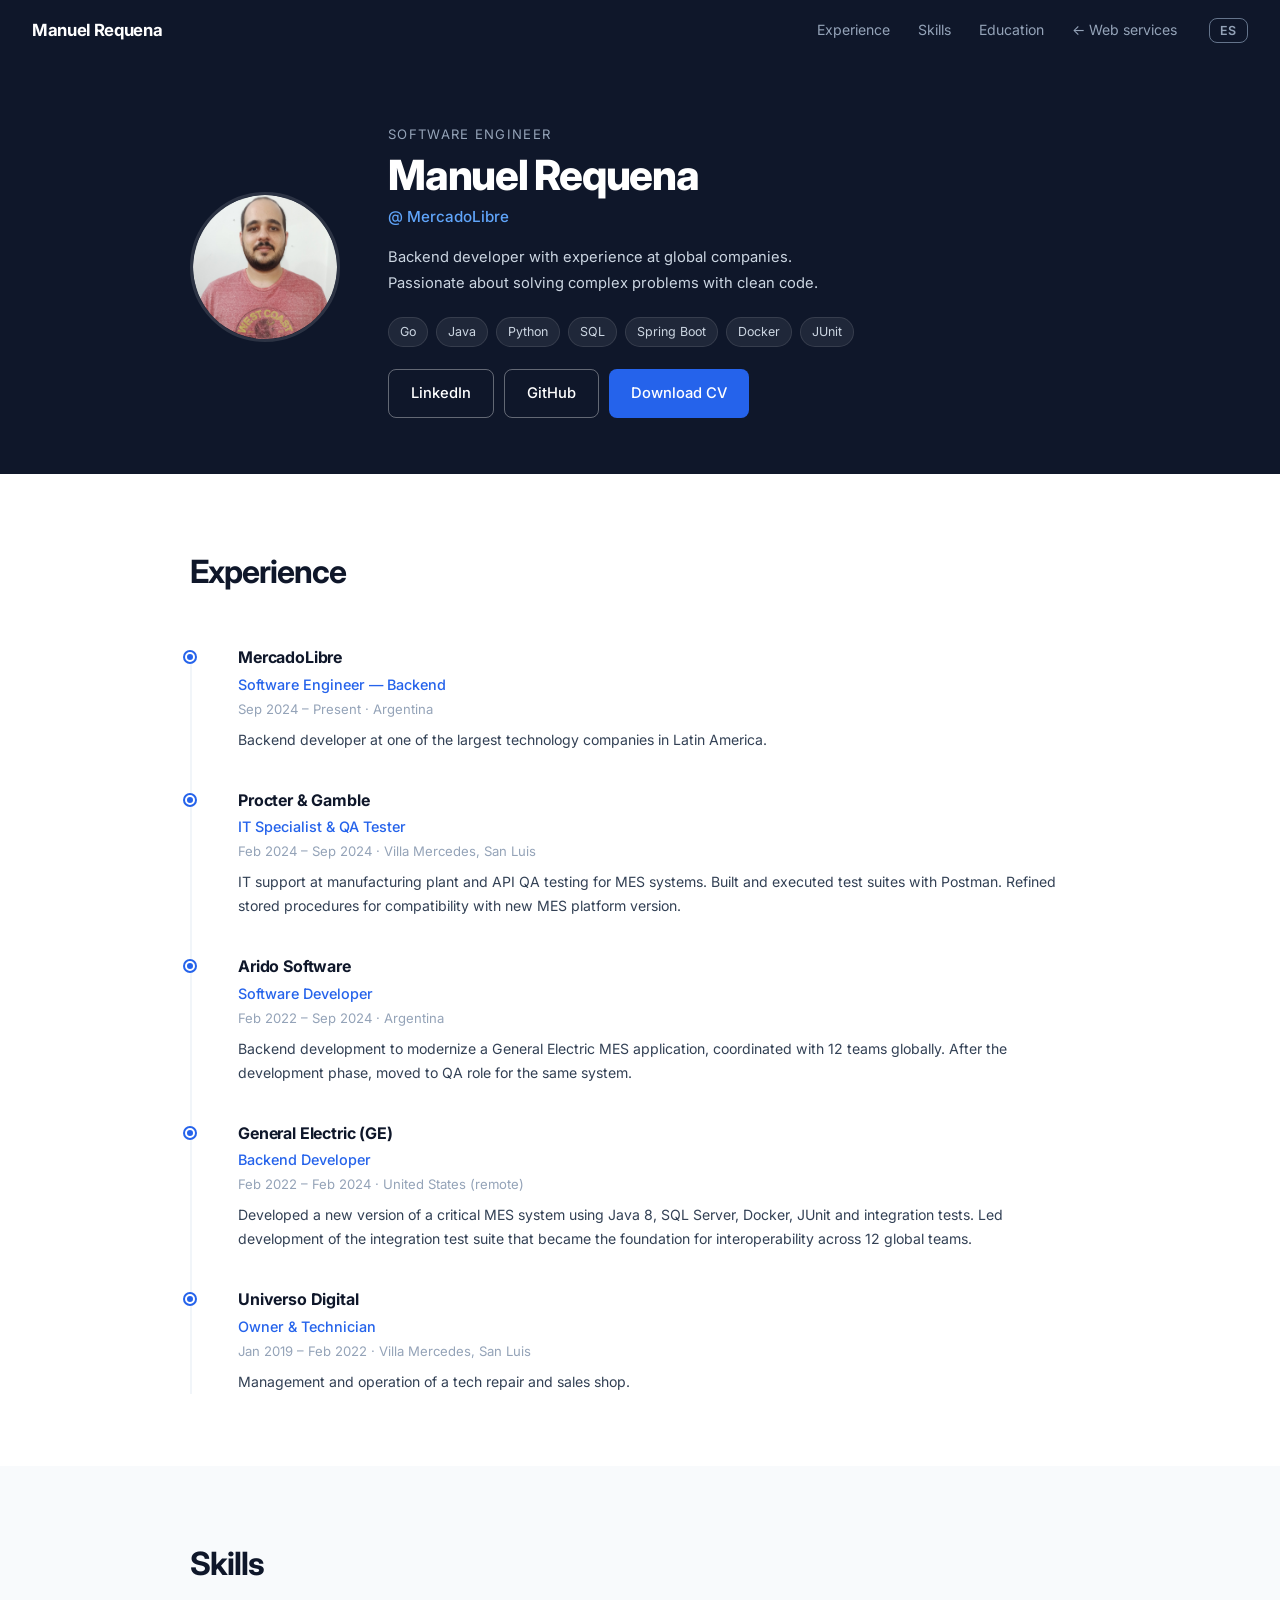
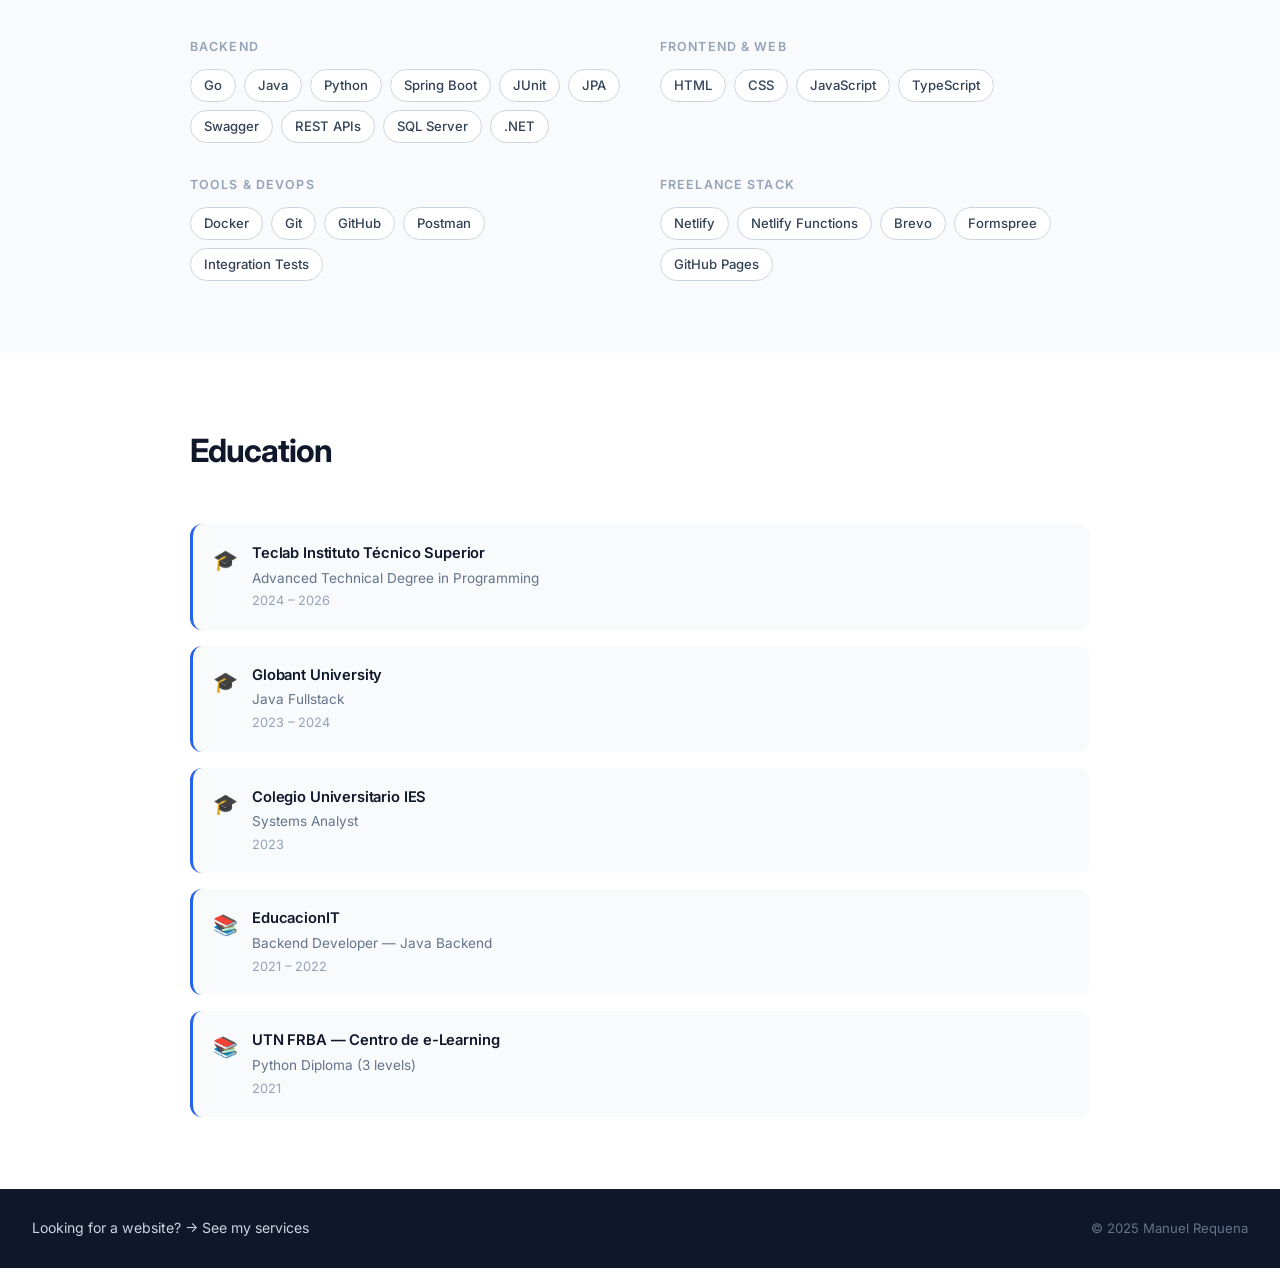
==== cv.html @ e399e3f2 "Rediseño completo: landing de servicios + página CV técnica - index.html: nueva landing para cliente" ====
<!DOCTYPE html>
<html lang="es">
<head>
  <meta charset="UTF-8">
  <meta name="viewport" content="width=device-width, initial-scale=1.0">
  <title>Manuel Requena — Software Engineer</title>
  <meta name="description" content="Software Engineer at MercadoLibre. Backend developer with experience at GE and P&G. Go, Java, Python, SQL.">
  <link rel="icon" href="favicon.ico">
  <link rel="preconnect" href="https://fonts.googleapis.com">
  <link rel="preconnect" href="https://fonts.gstatic.com" crossorigin>
  <link href="https://fonts.googleapis.com/css2?family=Inter:wght@400;500;600;700;800&display=swap" rel="stylesheet">
  <link rel="stylesheet" href="css/styles.css">
</head>

<body>

  <!-- NAV -->
  <nav class="nav">
    <a href="cv.html" class="nav-logo">Manuel Requena</a>
    <div class="nav-right">
      <ul class="nav-links" id="nav-links">
        <li><a href="#experiencia" data-i18n="nav_exp">Experiencia</a></li>
        <li><a href="#skills" data-i18n="nav_skills">Skills</a></li>
        <li><a href="#educacion" data-i18n="nav_education">Educación</a></li>
        <li><a href="index.html" data-i18n="nav_landing">← Servicios web</a></li>
      </ul>
      <button class="lang-toggle" id="lang-toggle">EN</button>
      <button class="nav-hamburger" id="nav-hamburger" aria-label="Menú">
        <span></span><span></span><span></span>
      </button>
    </div>
  </nav>

  <!-- HERO -->
  <div class="cv-hero">
    <div class="cv-hero-inner">
      <div class="cv-hero-photo">
        <img src="images/FotoCV.png" alt="Manuel Requena">
      </div>
      <div class="cv-hero-text">
        <p class="cv-hero-label" data-i18n="hero_label">Software Engineer</p>
        <h1 class="cv-hero-name">Manuel Requena</h1>
        <p class="cv-hero-company" data-i18n="hero_company">@ MercadoLibre</p>
        <p class="cv-hero-tagline" data-i18n="hero_tagline">
          Backend developer con experiencia en empresas globales. Apasionado por resolver problemas complejos con código limpio.
        </p>
        <div class="cv-hero-stack">
          <span class="stack-badge">Go</span>
          <span class="stack-badge">Java</span>
          <span class="stack-badge">Python</span>
          <span class="stack-badge">SQL</span>
          <span class="stack-badge">Spring Boot</span>
          <span class="stack-badge">Docker</span>
          <span class="stack-badge">JUnit</span>
        </div>
        <div class="cv-hero-links">
          <a href="https://www.linkedin.com/in/guillermomanuelrequena/" target="_blank" class="btn btn-outline" data-i18n="hero_linkedin">LinkedIn</a>
          <a href="https://github.com/GManuelRequena" target="_blank" class="btn btn-outline" data-i18n="hero_github">GitHub</a>
          <a href="resources/CV Guillermo Manuel Requena 2023.pdf" target="_blank" class="btn btn-primary" data-i18n="hero_download">Descargar CV</a>
        </div>
      </div>
    </div>
  </div>

  <!-- EXPERIENCE -->
  <section class="cv-section" id="experiencia">
    <div class="cv-section-inner">
      <h2 class="section-title" data-i18n="exp_title">Experiencia</h2>
      <div class="timeline">

        <div class="timeline-item">
          <div class="timeline-company">MercadoLibre</div>
          <div class="timeline-role" data-i18n="exp_ml_role">Software Engineer — Backend</div>
          <div class="timeline-date" data-i18n="exp_ml_date">Sep 2024 – Presente · Argentina</div>
          <p class="timeline-desc" data-i18n="exp_ml_desc">
            Backend developer en una de las empresas de tecnología más grandes de Latinoamérica.
          </p>
        </div>

        <div class="timeline-item">
          <div class="timeline-company">Procter &amp; Gamble</div>
          <div class="timeline-role" data-i18n="exp_pg_role">Especialista IT &amp; QA Tester</div>
          <div class="timeline-date" data-i18n="exp_pg_date">Feb 2024 – Sep 2024 · Villa Mercedes, San Luis</div>
          <p class="timeline-desc" data-i18n="exp_pg_desc">
            Soporte IT en planta y QA testing de APIs para sistemas MES. Desarrollo y ejecución de test suites con Postman. Refinamiento de stored procedures para compatibilidad con nueva versión de plataforma MES.
          </p>
        </div>

        <div class="timeline-item">
          <div class="timeline-company">Arido Software</div>
          <div class="timeline-role" data-i18n="exp_arido_role">Software Developer</div>
          <div class="timeline-date" data-i18n="exp_arido_date">Feb 2022 – Sep 2024 · Argentina</div>
          <p class="timeline-desc" data-i18n="exp_arido_desc">
            Desarrollo backend para modernizar aplicación MES de General Electric, en coordinación con 12 equipos a nivel global. Luego de la fase de desarrollo, pasé a rol QA para el mismo sistema.
          </p>
        </div>

        <div class="timeline-item">
          <div class="timeline-company">General Electric (GE)</div>
          <div class="timeline-role" data-i18n="exp_ge_role">Backend Developer</div>
          <div class="timeline-date" data-i18n="exp_ge_date">Feb 2022 – Feb 2024 · Estados Unidos (remoto)</div>
          <p class="timeline-desc" data-i18n="exp_ge_desc">
            Desarrollo de nueva versión de sistema MES crítico con Java 8, SQL Server, Docker, JUnit e integration tests. Lideré el desarrollo de la suite de tests de integración que se volvió base para la interoperabilidad entre 12 equipos globales.
          </p>
        </div>

        <div class="timeline-item">
          <div class="timeline-company">Universo Digital</div>
          <div class="timeline-role" data-i18n="exp_ud_role">Propietario &amp; Técnico</div>
          <div class="timeline-date" data-i18n="exp_ud_date">Ene 2019 – Feb 2022 · Villa Mercedes, San Luis</div>
          <p class="timeline-desc" data-i18n="exp_ud_desc">
            Gestión y operación de local de reparación y venta de equipos tecnológicos.
          </p>
        </div>

      </div>
    </div>
  </section>

  <!-- SKILLS -->
  <section class="cv-section cv-section-alt" id="skills">
    <div class="cv-section-inner">
      <h2 class="section-title" data-i18n="skills_title">Skills</h2>
      <div class="skills-groups">

        <div>
          <div class="skills-group-title" data-i18n="skills_backend">Backend</div>
          <div class="skills-tags">
            <span class="skill-tag">Go</span>
            <span class="skill-tag">Java</span>
            <span class="skill-tag">Python</span>
            <span class="skill-tag">Spring Boot</span>
            <span class="skill-tag">JUnit</span>
            <span class="skill-tag">JPA</span>
            <span class="skill-tag">Swagger</span>
            <span class="skill-tag">REST APIs</span>
            <span class="skill-tag">SQL Server</span>
            <span class="skill-tag">.NET</span>
          </div>
        </div>

        <div>
          <div class="skills-group-title" data-i18n="skills_frontend">Frontend &amp; Web</div>
          <div class="skills-tags">
            <span class="skill-tag">HTML</span>
            <span class="skill-tag">CSS</span>
            <span class="skill-tag">JavaScript</span>
            <span class="skill-tag">TypeScript</span>
          </div>
        </div>

        <div>
          <div class="skills-group-title" data-i18n="skills_tools">Tools &amp; DevOps</div>
          <div class="skills-tags">
            <span class="skill-tag">Docker</span>
            <span class="skill-tag">Git</span>
            <span class="skill-tag">GitHub</span>
            <span class="skill-tag">Postman</span>
            <span class="skill-tag">Integration Tests</span>
          </div>
        </div>

        <div>
          <div class="skills-group-title" data-i18n="skills_freelance">Freelance Stack</div>
          <div class="skills-tags">
            <span class="skill-tag">Netlify</span>
            <span class="skill-tag">Netlify Functions</span>
            <span class="skill-tag">Brevo</span>
            <span class="skill-tag">Formspree</span>
            <span class="skill-tag">GitHub Pages</span>
          </div>
        </div>

      </div>
    </div>
  </section>

  <!-- EDUCATION -->
  <section class="cv-section" id="educacion">
    <div class="cv-section-inner">
      <h2 class="section-title" data-i18n="edu_title">Educación</h2>
      <div class="edu-list">

        <div class="edu-item">
          <div class="edu-icon">🎓</div>
          <div>
            <div class="edu-school">Teclab Instituto Técnico Superior</div>
            <div class="edu-degree" data-i18n="edu_teclab_degree">Técnico Superior en Programación</div>
            <div class="edu-date">2024 – 2026</div>
          </div>
        </div>

        <div class="edu-item">
          <div class="edu-icon">🎓</div>
          <div>
            <div class="edu-school">Globant University</div>
            <div class="edu-degree" data-i18n="edu_globant_degree">Java Fullstack</div>
            <div class="edu-date">2023 – 2024</div>
          </div>
        </div>

        <div class="edu-item">
          <div class="edu-icon">🎓</div>
          <div>
            <div class="edu-school">Colegio Universitario IES</div>
            <div class="edu-degree" data-i18n="edu_ies_degree">Analista de Sistemas</div>
            <div class="edu-date">2023</div>
          </div>
        </div>

        <div class="edu-item">
          <div class="edu-icon">📚</div>
          <div>
            <div class="edu-school">EducacionIT</div>
            <div class="edu-degree" data-i18n="edu_eit_degree">Backend Developer — Java Backend</div>
            <div class="edu-date">2021 – 2022</div>
          </div>
        </div>

        <div class="edu-item">
          <div class="edu-icon">📚</div>
          <div>
            <div class="edu-school">UTN FRBA — Centro de e-Learning</div>
            <div class="edu-degree" data-i18n="edu_utn_degree">Diplomatura en Python (3 niveles)</div>
            <div class="edu-date">2021</div>
          </div>
        </div>

      </div>
    </div>
  </section>

  <!-- FOOTER -->
  <footer class="footer">
    <a href="index.html" class="footer-link" data-i18n="footer_services">¿Buscás un sitio web? → Ver mis servicios</a>
    <span class="footer-copy" data-i18n="footer_copy">© 2025 Manuel Requena</span>
  </footer>

  <script>
    window.LANG = {
      es: {
        nav_exp:            "Experiencia",
        nav_skills:         "Skills",
        nav_education:      "Educación",
        nav_landing:        "← Servicios web",
        hero_label:         "Software Engineer",
        hero_company:       "@ MercadoLibre",
        hero_tagline:       "Backend developer con experiencia en empresas globales. Apasionado por resolver problemas complejos con código limpio.",
        hero_linkedin:      "LinkedIn",
        hero_github:        "GitHub",
        hero_download:      "Descargar CV",
        exp_title:          "Experiencia",
        exp_ml_role:        "Software Engineer — Backend",
        exp_ml_date:        "Sep 2024 – Presente · Argentina",
        exp_ml_desc:        "Backend developer en una de las empresas de tecnología más grandes de Latinoamérica.",
        exp_pg_role:        "Especialista IT &amp; QA Tester",
        exp_pg_date:        "Feb 2024 – Sep 2024 · Villa Mercedes, San Luis",
        exp_pg_desc:        "Soporte IT en planta y QA testing de APIs para sistemas MES. Desarrollo y ejecución de test suites con Postman. Refinamiento de stored procedures para compatibilidad con nueva versión de plataforma MES.",
        exp_arido_role:     "Software Developer",
        exp_arido_date:     "Feb 2022 – Sep 2024 · Argentina",
        exp_arido_desc:     "Desarrollo backend para modernizar aplicación MES de General Electric, en coordinación con 12 equipos a nivel global. Luego de la fase de desarrollo, pasé a rol QA para el mismo sistema.",
        exp_ge_role:        "Backend Developer",
        exp_ge_date:        "Feb 2022 – Feb 2024 · Estados Unidos (remoto)",
        exp_ge_desc:        "Desarrollo de nueva versión de sistema MES crítico con Java 8, SQL Server, Docker, JUnit e integration tests. Lideré el desarrollo de la suite de tests de integración que se volvió base para la interoperabilidad entre 12 equipos globales.",
        exp_ud_role:        "Propietario &amp; Técnico",
        exp_ud_date:        "Ene 2019 – Feb 2022 · Villa Mercedes, San Luis",
        exp_ud_desc:        "Gestión y operación de local de reparación y venta de equipos tecnológicos.",
        skills_title:       "Skills",
        skills_backend:     "Backend",
        skills_frontend:    "Frontend &amp; Web",
        skills_tools:       "Tools &amp; DevOps",
        skills_freelance:   "Freelance Stack",
        edu_title:          "Educación",
        edu_teclab_degree:  "Técnico Superior en Programación",
        edu_globant_degree: "Java Fullstack",
        edu_ies_degree:     "Analista de Sistemas",
        edu_eit_degree:     "Backend Developer — Java Backend",
        edu_utn_degree:     "Diplomatura en Python (3 niveles)",
        footer_services:    "¿Buscás un sitio web? → Ver mis servicios",
        footer_copy:        "© 2025 Manuel Requena",
      },
      en: {
        nav_exp:            "Experience",
        nav_skills:         "Skills",
        nav_education:      "Education",
        nav_landing:        "← Web services",
        hero_label:         "Software Engineer",
        hero_company:       "@ MercadoLibre",
        hero_tagline:       "Backend developer with experience at global companies. Passionate about solving complex problems with clean code.",
        hero_linkedin:      "LinkedIn",
        hero_github:        "GitHub",
        hero_download:      "Download CV",
        exp_title:          "Experience",
        exp_ml_role:        "Software Engineer — Backend",
        exp_ml_date:        "Sep 2024 – Present · Argentina",
        exp_ml_desc:        "Backend developer at one of the largest technology companies in Latin America.",
        exp_pg_role:        "IT Specialist &amp; QA Tester",
        exp_pg_date:        "Feb 2024 – Sep 2024 · Villa Mercedes, San Luis",
        exp_pg_desc:        "IT support at manufacturing plant and API QA testing for MES systems. Built and executed test suites with Postman. Refined stored procedures for compatibility with new MES platform version.",
        exp_arido_role:     "Software Developer",
        exp_arido_date:     "Feb 2022 – Sep 2024 · Argentina",
        exp_arido_desc:     "Backend development to modernize a General Electric MES application, coordinated with 12 teams globally. After the development phase, moved to QA role for the same system.",
        exp_ge_role:        "Backend Developer",
        exp_ge_date:        "Feb 2022 – Feb 2024 · United States (remote)",
        exp_ge_desc:        "Developed a new version of a critical MES system using Java 8, SQL Server, Docker, JUnit and integration tests. Led development of the integration test suite that became the foundation for interoperability across 12 global teams.",
        exp_ud_role:        "Owner &amp; Technician",
        exp_ud_date:        "Jan 2019 – Feb 2022 · Villa Mercedes, San Luis",
        exp_ud_desc:        "Management and operation of a tech repair and sales shop.",
        skills_title:       "Skills",
        skills_backend:     "Backend",
        skills_frontend:    "Frontend &amp; Web",
        skills_tools:       "Tools &amp; DevOps",
        skills_freelance:   "Freelance Stack",
        edu_title:          "Education",
        edu_teclab_degree:  "Advanced Technical Degree in Programming",
        edu_globant_degree: "Java Fullstack",
        edu_ies_degree:     "Systems Analyst",
        edu_eit_degree:     "Backend Developer — Java Backend",
        edu_utn_degree:     "Python Diploma (3 levels)",
        footer_services:    "Looking for a website? → See my services",
        footer_copy:        "© 2025 Manuel Requena",
      }
    };
  </script>
  <script src="js/i18n.js"></script>

</body>
</html>
---- css/styles.css ----
/* ============================================
   Manuel Requena — Personal Site
   styles.css
   ============================================ */

*, *::before, *::after {
  box-sizing: border-box;
  margin: 0;
  padding: 0;
}

:root {
  --dark:         #0f172a;
  --dark-2:       #1e293b;
  --primary:      #2563eb;
  --primary-h:    #1d4ed8;
  --primary-light:#eff6ff;
  --gray-50:      #f8fafc;
  --gray-100:     #f1f5f9;
  --gray-300:     #cbd5e1;
  --gray-400:     #94a3b8;
  --gray-500:     #64748b;
  --gray-700:     #334155;
  --white:        #ffffff;
  --radius-sm:    8px;
  --radius:       12px;
  --shadow:       0 1px 3px 0 rgb(0 0 0 / .1), 0 1px 2px -1px rgb(0 0 0 / .1);
  --shadow-md:    0 4px 6px -1px rgb(0 0 0 / .1), 0 2px 4px -2px rgb(0 0 0 / .1);
  --shadow-lg:    0 10px 15px -3px rgb(0 0 0 / .1), 0 4px 6px -4px rgb(0 0 0 / .1);
}

body {
  font-family: 'Inter', sans-serif;
  color: var(--dark-2);
  background: var(--white);
  line-height: 1.6;
  overflow-x: hidden;
}

/* ==================== NAV ==================== */
.nav {
  position: sticky;
  top: 0;
  z-index: 100;
  background: var(--dark);
  display: flex;
  align-items: center;
  justify-content: space-between;
  padding: 0 2rem;
  height: 60px;
}

.nav-logo {
  color: var(--white);
  font-weight: 700;
  font-size: 1.05rem;
  text-decoration: none;
  letter-spacing: -0.02em;
  flex-shrink: 0;
}

.nav-right {
  display: flex;
  align-items: center;
  gap: 2rem;
}

.nav-links {
  display: flex;
  align-items: center;
  gap: 1.75rem;
  list-style: none;
}

.nav-links a {
  color: var(--gray-400);
  text-decoration: none;
  font-size: 0.88rem;
  transition: color .2s;
}

.nav-links a:hover { color: var(--white); }

.lang-toggle {
  background: transparent;
  border: 1px solid var(--gray-500);
  color: var(--gray-400);
  padding: 4px 10px;
  border-radius: var(--radius-sm);
  cursor: pointer;
  font-size: 0.78rem;
  font-family: inherit;
  font-weight: 600;
  letter-spacing: 0.05em;
  transition: border-color .2s, color .2s;
}

.lang-toggle:hover {
  border-color: var(--white);
  color: var(--white);
}

.nav-hamburger {
  display: none;
  background: none;
  border: none;
  cursor: pointer;
  flex-direction: column;
  gap: 5px;
  padding: 4px;
}

.nav-hamburger span {
  display: block;
  width: 22px;
  height: 2px;
  background: var(--white);
  border-radius: 2px;
}

/* ==================== BUTTONS ==================== */
.btn {
  display: inline-flex;
  align-items: center;
  gap: 8px;
  padding: 12px 22px;
  border-radius: var(--radius-sm);
  font-size: 0.92rem;
  font-family: inherit;
  font-weight: 500;
  text-decoration: none;
  cursor: pointer;
  border: none;
  transition: background .2s, transform .15s, box-shadow .15s;
}

.btn-primary {
  background: var(--primary);
  color: var(--white);
}

.btn-primary:hover {
  background: var(--primary-h);
  transform: translateY(-1px);
  box-shadow: var(--shadow-md);
}

.btn-outline {
  background: transparent;
  color: var(--white);
  border: 1px solid rgba(255,255,255,0.35);
}

.btn-outline:hover { background: rgba(255,255,255,0.08); }

.btn-ghost {
  background: transparent;
  color: var(--primary);
  border: 1px solid var(--primary);
}

.btn-ghost:hover {
  background: var(--primary);
  color: var(--white);
}

.btn-white {
  background: var(--white);
  color: var(--primary);
}

.btn-white:hover {
  transform: translateY(-1px);
  box-shadow: var(--shadow-md);
}

.btn-white-outline {
  background: transparent;
  color: var(--white);
  border: 1px solid rgba(255,255,255,0.5);
}

.btn-white-outline:hover { background: rgba(255,255,255,0.1); }

/* ==================== SECTION ==================== */
.section {
  padding: 80px 2rem;
}

.section-inner {
  max-width: 1100px;
  margin: 0 auto;
}

.section-title {
  font-size: clamp(1.6rem, 3vw, 2rem);
  font-weight: 700;
  color: var(--dark);
  margin-bottom: 48px;
  letter-spacing: -0.03em;
}

.section-title.centered { text-align: center; }

/* ==================== HERO (INDEX) ==================== */
.hero {
  background: var(--dark);
  color: var(--white);
  min-height: calc(100vh - 60px);
  display: flex;
  align-items: center;
  padding: 60px 2rem;
}

.hero-inner {
  max-width: 1100px;
  margin: 0 auto;
  display: flex;
  align-items: center;
  gap: 60px;
  width: 100%;
}

.hero-text { flex: 1; }

.hero-greeting {
  font-size: 1rem;
  color: var(--gray-400);
  margin-bottom: 8px;
}

.hero-name {
  font-size: clamp(2.4rem, 5vw, 3.8rem);
  font-weight: 800;
  letter-spacing: -0.04em;
  line-height: 1.08;
  margin-bottom: 20px;
}

.hero-tagline {
  font-size: 1.15rem;
  color: var(--gray-300);
  max-width: 500px;
  margin-bottom: 36px;
  line-height: 1.75;
}

.hero-ctas {
  display: flex;
  gap: 12px;
  flex-wrap: wrap;
}

.hero-photo img {
  width: 260px;
  height: 260px;
  border-radius: 50%;
  object-fit: cover;
  object-position: center top;
  border: 4px solid rgba(255,255,255,0.08);
  flex-shrink: 0;
}

/* ==================== SERVICES ==================== */
.services { background: var(--gray-50); }

.services-grid {
  display: grid;
  grid-template-columns: repeat(3, 1fr);
  gap: 24px;
}

.service-card {
  background: var(--white);
  border-radius: var(--radius);
  padding: 28px 24px;
  box-shadow: var(--shadow);
  transition: box-shadow .2s, transform .2s;
  border: 1px solid var(--gray-100);
}

.service-card:hover {
  box-shadow: var(--shadow-lg);
  transform: translateY(-3px);
}

.service-icon {
  font-size: 1.8rem;
  margin-bottom: 16px;
}

.service-title {
  font-size: 1.05rem;
  font-weight: 600;
  margin-bottom: 10px;
  color: var(--dark);
  letter-spacing: -0.01em;
}

.service-desc {
  color: var(--gray-500);
  font-size: 0.9rem;
  line-height: 1.7;
}

/* ==================== PORTFOLIO ==================== */
.portfolio-grid {
  display: grid;
  grid-template-columns: repeat(2, 1fr);
  gap: 28px;
}

.portfolio-card {
  border-radius: var(--radius);
  overflow: hidden;
  box-shadow: var(--shadow-md);
  border: 1px solid var(--gray-100);
  transition: box-shadow .2s, transform .2s;
}

.portfolio-card:hover {
  box-shadow: var(--shadow-lg);
  transform: translateY(-3px);
}

.portfolio-card-header {
  height: 110px;
  display: flex;
  align-items: center;
  justify-content: center;
  font-size: 1.5rem;
  font-weight: 700;
  color: var(--white);
  letter-spacing: -0.01em;
}

.portfolio-card-header.blue {
  background: linear-gradient(135deg, #1a56db, #60a5fa);
}

.portfolio-card-header.teal {
  background: linear-gradient(135deg, #0d9488, #34d399);
}

.portfolio-card-body {
  padding: 22px 24px;
  background: var(--white);
}

.portfolio-card-title {
  font-size: 1.05rem;
  font-weight: 600;
  color: var(--dark);
  margin-bottom: 8px;
  letter-spacing: -0.01em;
}

.portfolio-card-desc {
  color: var(--gray-500);
  font-size: 0.88rem;
  line-height: 1.7;
  margin-bottom: 14px;
}

.portfolio-tags {
  font-size: 0.78rem;
  font-weight: 500;
  color: var(--primary);
  background: var(--primary-light);
  display: inline-block;
  padding: 4px 10px;
  border-radius: 20px;
  margin-bottom: 16px;
}

/* ==================== PROCESS ==================== */
.process {
  background: var(--dark);
  color: var(--white);
}

.process .section-title { color: var(--white); }

.process-steps {
  display: grid;
  grid-template-columns: repeat(4, 1fr);
  gap: 20px;
}

.process-step {
  text-align: center;
  padding: 20px 12px;
}

.process-number {
  width: 44px;
  height: 44px;
  background: var(--primary);
  border-radius: 50%;
  display: flex;
  align-items: center;
  justify-content: center;
  font-weight: 700;
  font-size: 1rem;
  margin: 0 auto 14px;
}

.process-step-title {
  font-size: 0.95rem;
  font-weight: 600;
  margin-bottom: 8px;
}

.process-step-desc {
  font-size: 0.85rem;
  color: var(--gray-400);
  line-height: 1.65;
}

/* ==================== CONTACT ==================== */
.contact {
  background: var(--primary);
  color: var(--white);
  text-align: center;
}

.contact .section-title { color: var(--white); }

.contact-subtitle {
  color: rgba(255,255,255,0.82);
  font-size: 1.05rem;
  margin-top: -32px;
  margin-bottom: 36px;
  line-height: 1.7;
}

.contact-buttons {
  display: flex;
  gap: 14px;
  justify-content: center;
  flex-wrap: wrap;
}

/* ==================== FOOTER ==================== */
.footer {
  background: var(--dark);
  color: var(--gray-500);
  padding: 28px 2rem;
  display: flex;
  align-items: center;
  justify-content: space-between;
}

.footer-link {
  color: var(--gray-300);
  text-decoration: none;
  font-size: 0.88rem;
  transition: color .2s;
}

.footer-link:hover { color: var(--white); }

.footer-copy { font-size: 0.82rem; }

/* ==================== CV HERO ==================== */
.cv-hero {
  background: var(--dark);
  color: var(--white);
  padding: 64px 2rem 56px;
}

.cv-hero-inner {
  max-width: 900px;
  margin: 0 auto;
  display: flex;
  align-items: center;
  gap: 48px;
}

.cv-hero-photo img {
  width: 150px;
  height: 150px;
  border-radius: 50%;
  object-fit: cover;
  object-position: center top;
  border: 3px solid rgba(255,255,255,0.12);
  flex-shrink: 0;
}

.cv-hero-text { flex: 1; }

.cv-hero-label {
  font-size: 0.82rem;
  text-transform: uppercase;
  letter-spacing: 0.1em;
  color: var(--gray-400);
  margin-bottom: 8px;
}

.cv-hero-name {
  font-size: clamp(1.8rem, 3.5vw, 2.6rem);
  font-weight: 800;
  letter-spacing: -0.03em;
  line-height: 1.1;
  margin-bottom: 6px;
}

.cv-hero-company {
  font-size: 0.95rem;
  color: #60a5fa;
  margin-bottom: 16px;
  font-weight: 500;
}

.cv-hero-tagline {
  color: var(--gray-300);
  font-size: 0.92rem;
  line-height: 1.75;
  margin-bottom: 20px;
  max-width: 460px;
}

.cv-hero-stack {
  display: flex;
  flex-wrap: wrap;
  gap: 8px;
  margin-bottom: 22px;
}

.stack-badge {
  background: rgba(255,255,255,0.07);
  color: var(--gray-300);
  padding: 4px 11px;
  border-radius: 20px;
  font-size: 0.78rem;
  border: 1px solid rgba(255,255,255,0.1);
}

.cv-hero-links {
  display: flex;
  gap: 10px;
  flex-wrap: wrap;
}

/* ==================== CV SECTIONS ==================== */
.cv-section {
  padding: 72px 2rem;
}

.cv-section-inner {
  max-width: 900px;
  margin: 0 auto;
}

.cv-section-alt { background: var(--gray-50); }

/* ==================== TIMELINE ==================== */
.timeline {
  position: relative;
  padding-left: 20px;
}

.timeline::before {
  content: '';
  position: absolute;
  left: 0;
  top: 8px;
  bottom: 0;
  width: 2px;
  background: var(--gray-100);
}

.timeline-item {
  position: relative;
  padding-bottom: 36px;
  padding-left: 28px;
}

.timeline-item:last-child { padding-bottom: 0; }

.timeline-item::before {
  content: '';
  position: absolute;
  left: -25px;
  top: 7px;
  width: 10px;
  height: 10px;
  border-radius: 50%;
  background: var(--primary);
  border: 2px solid var(--white);
  box-shadow: 0 0 0 2px var(--primary);
}

.timeline-company {
  font-weight: 700;
  font-size: 1rem;
  color: var(--dark);
  letter-spacing: -0.01em;
}

.timeline-role {
  font-size: 0.9rem;
  color: var(--primary);
  font-weight: 500;
  margin-top: 2px;
}

.timeline-date {
  font-size: 0.82rem;
  color: var(--gray-400);
  margin-top: 3px;
  margin-bottom: 8px;
}

.timeline-desc {
  font-size: 0.88rem;
  color: var(--gray-700);
  line-height: 1.7;
}

/* ==================== SKILLS ==================== */
.skills-groups {
  display: grid;
  grid-template-columns: repeat(2, 1fr);
  gap: 32px 40px;
}

.skills-group-title {
  font-size: 0.78rem;
  font-weight: 600;
  text-transform: uppercase;
  letter-spacing: 0.09em;
  color: var(--gray-400);
  margin-bottom: 12px;
}

.skills-tags {
  display: flex;
  flex-wrap: wrap;
  gap: 8px;
}

.skill-tag {
  background: var(--white);
  border: 1px solid var(--gray-300);
  color: var(--gray-700);
  padding: 5px 13px;
  border-radius: 20px;
  font-size: 0.82rem;
  font-weight: 500;
}

/* ==================== EDUCATION ==================== */
.edu-list {
  display: flex;
  flex-direction: column;
  gap: 16px;
}

.edu-item {
  display: flex;
  align-items: flex-start;
  gap: 14px;
  padding: 18px 20px;
  background: var(--gray-50);
  border-radius: var(--radius);
  border-left: 3px solid var(--primary);
}

.edu-icon {
  font-size: 1.25rem;
  flex-shrink: 0;
  margin-top: 2px;
}

.edu-school {
  font-weight: 600;
  color: var(--dark);
  font-size: 0.92rem;
  letter-spacing: -0.01em;
}

.edu-degree {
  color: var(--gray-500);
  font-size: 0.85rem;
  margin-top: 2px;
}

.edu-date {
  color: var(--gray-400);
  font-size: 0.8rem;
  margin-top: 2px;
}

/* ==================== RESPONSIVE ==================== */
@media (max-width: 900px) {
  .hero-inner {
    flex-direction: column-reverse;
    text-align: center;
    gap: 32px;
  }

  .hero-tagline { margin: 0 auto 36px; }
  .hero-ctas { justify-content: center; }

  .hero-photo img {
    width: 180px;
    height: 180px;
  }

  .services-grid { grid-template-columns: 1fr; }
  .portfolio-grid { grid-template-columns: 1fr; }

  .process-steps { grid-template-columns: repeat(2, 1fr); }

  .footer {
    flex-direction: column;
    gap: 12px;
    text-align: center;
  }

  .cv-hero-inner {
    flex-direction: column;
    text-align: center;
  }

  .cv-hero-stack,
  .cv-hero-links { justify-content: center; }

  .cv-hero-tagline {
    margin-left: auto;
    margin-right: auto;
  }

  .skills-groups { grid-template-columns: 1fr; }

  .nav-links {
    display: none;
    position: absolute;
    top: 60px;
    left: 0;
    right: 0;
    background: var(--dark);
    flex-direction: column;
    align-items: flex-start;
    padding: 16px 2rem 20px;
    gap: 16px;
    border-top: 1px solid rgba(255,255,255,0.06);
  }

  .nav-links.open { display: flex; }
  .nav-hamburger { display: flex; }
}

@media (max-width: 600px) {
  .section { padding: 60px 1.25rem; }
  .cv-section { padding: 56px 1.25rem; }
  .section-title { font-size: 1.5rem; }
  .process-steps { grid-template-columns: 1fr; }

  .hero { padding: 48px 1.25rem; }
  .cv-hero { padding: 48px 1.25rem; }
}
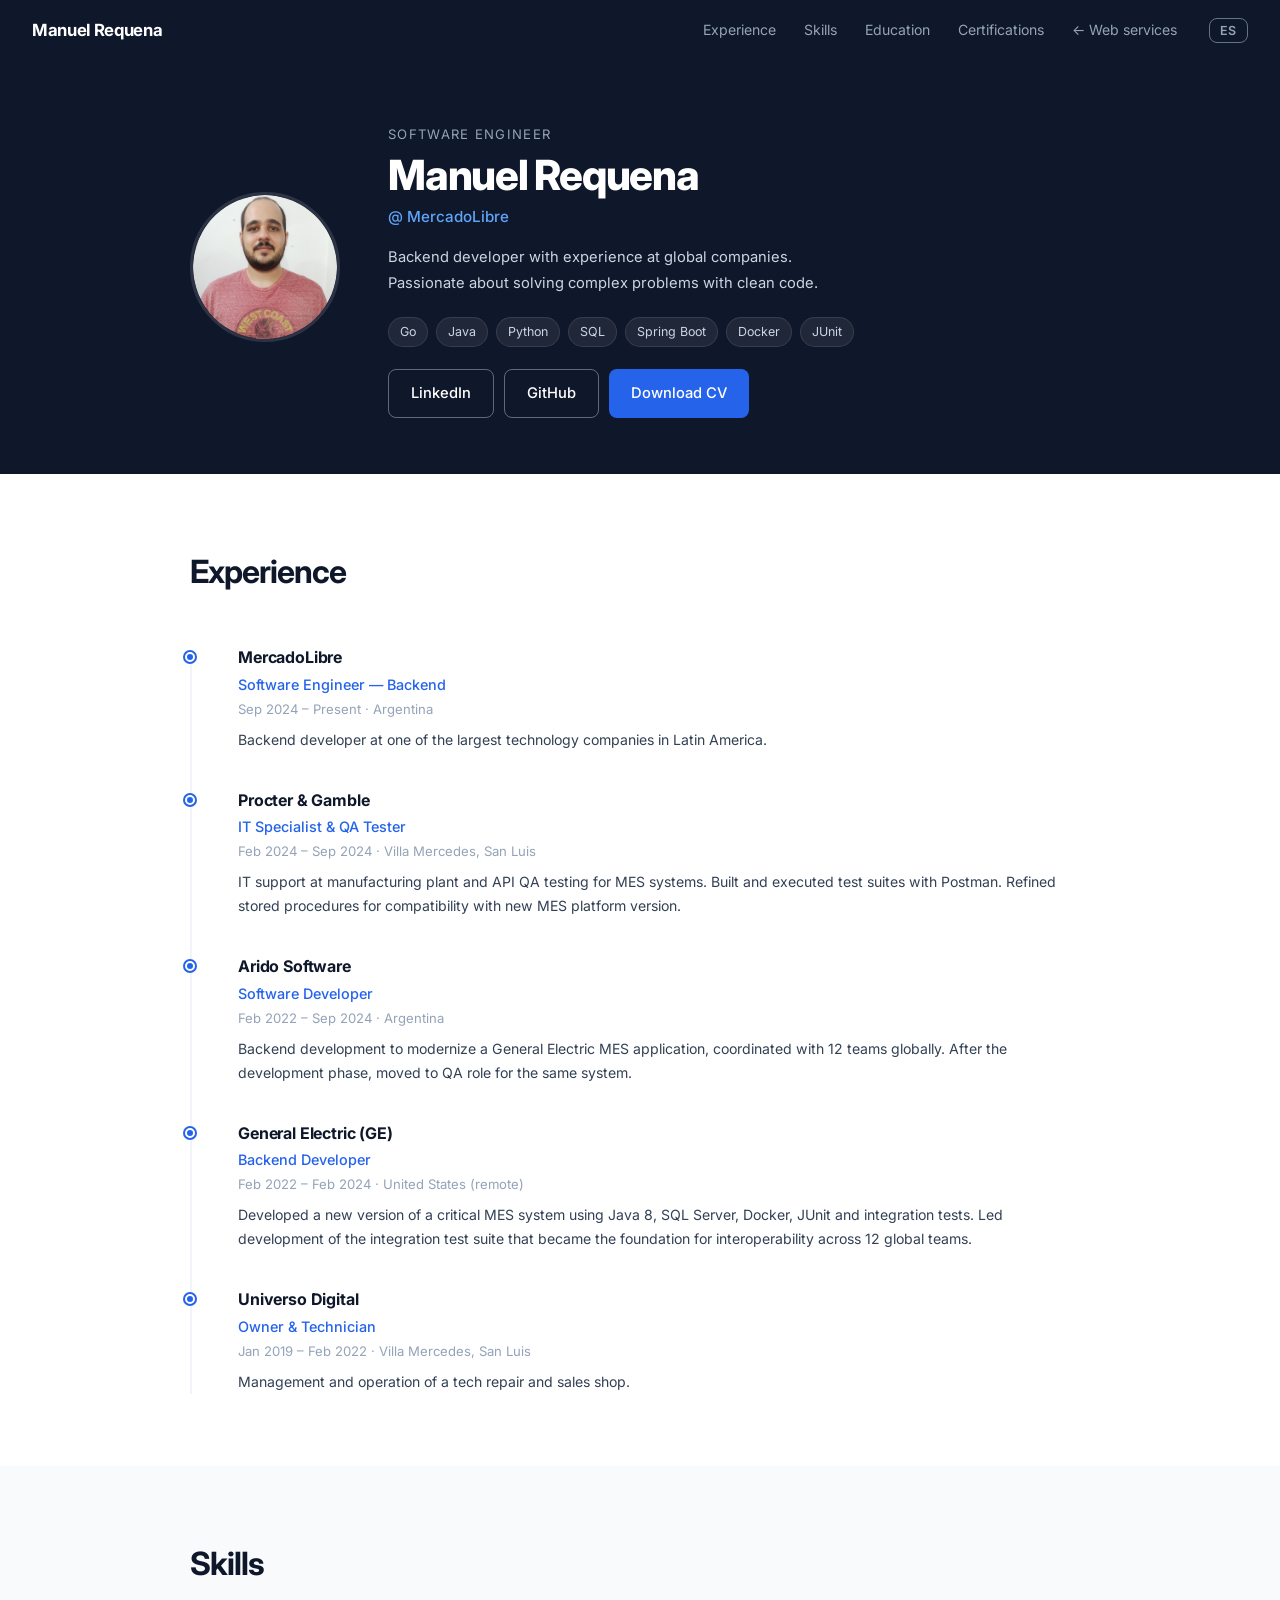
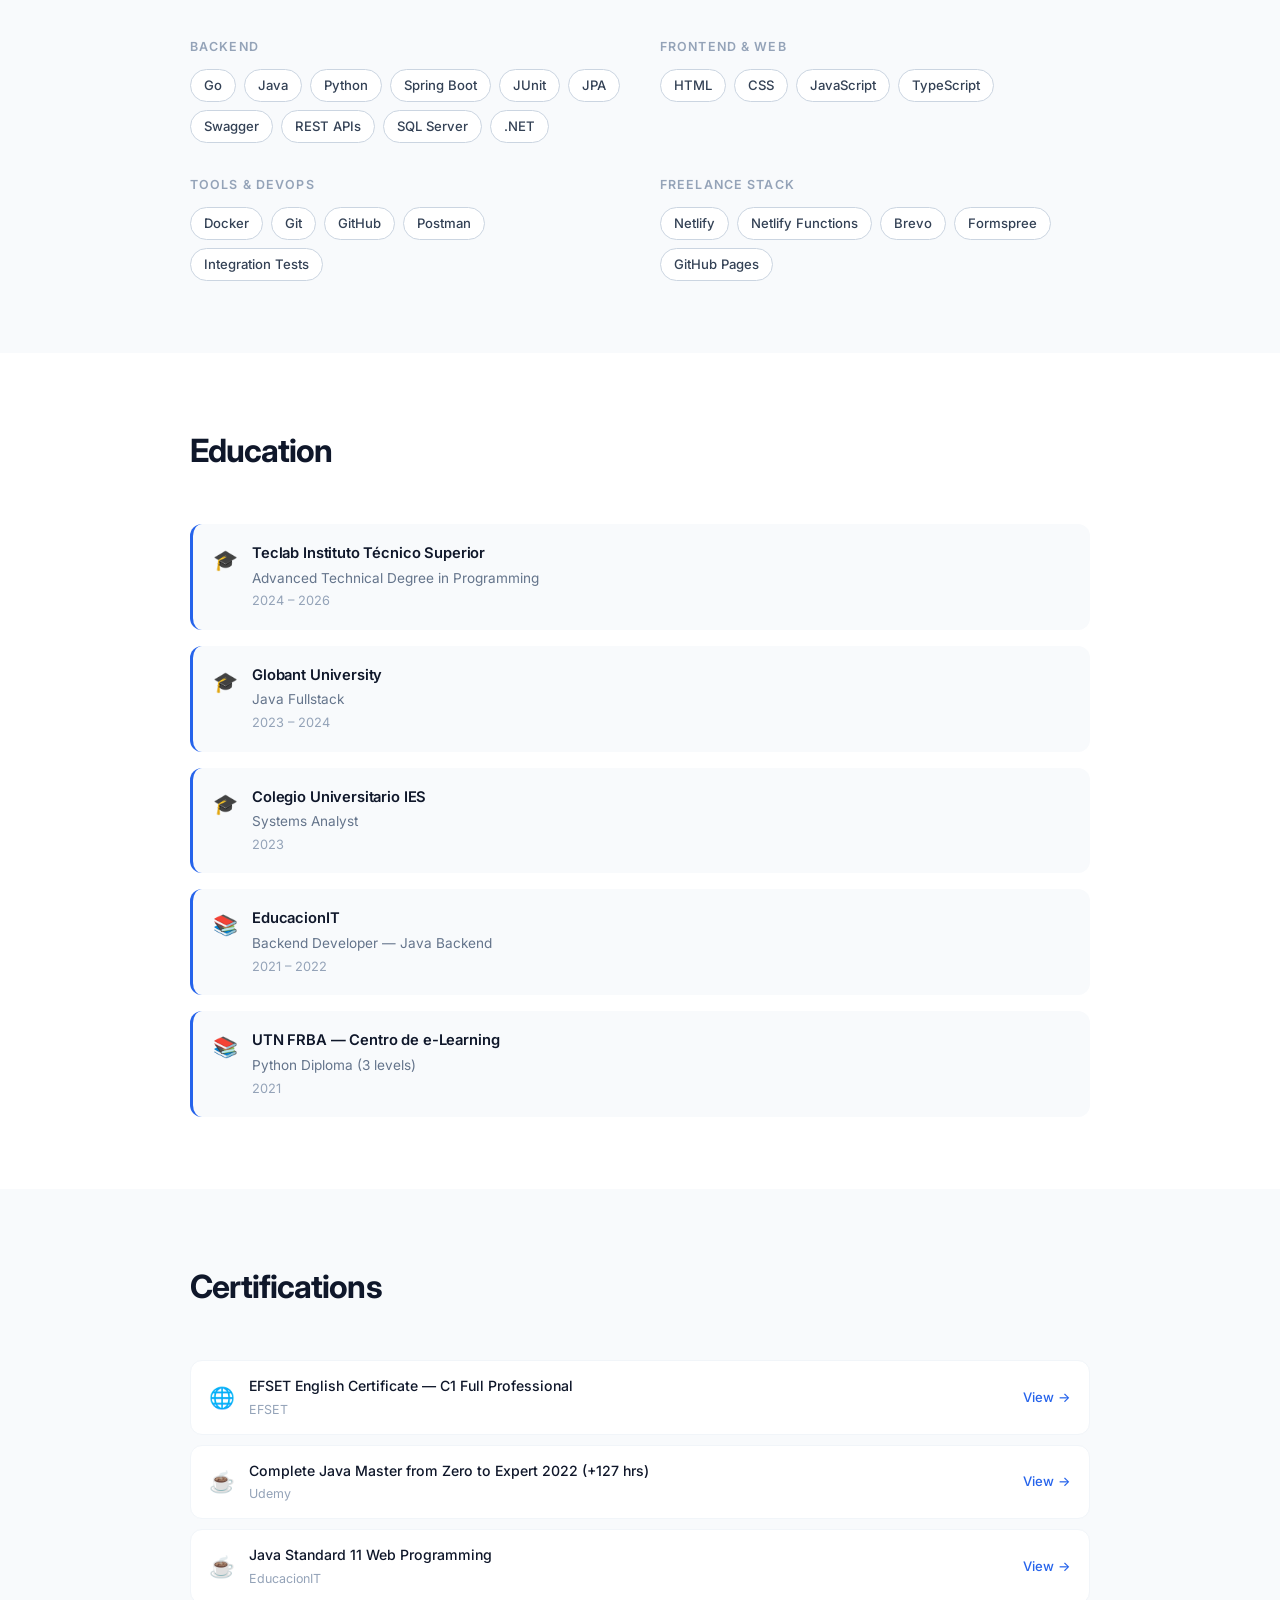
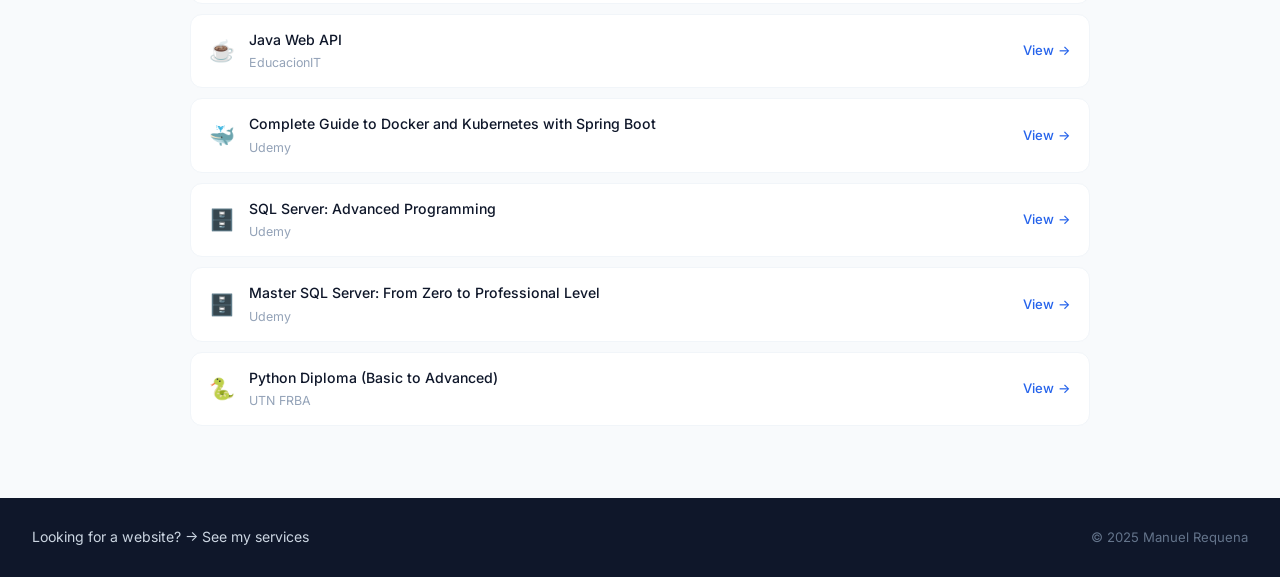
==== commit 708ab745: "Agregar sección de certificaciones en cv.html con links verificables Co-Authored-By: Claude Sonnet 4" ====
--- a/cv.html
+++ b/cv.html
@@ -22,6 +22,7 @@
         <li><a href="#experiencia" data-i18n="nav_exp">Experiencia</a></li>
         <li><a href="#skills" data-i18n="nav_skills">Skills</a></li>
         <li><a href="#educacion" data-i18n="nav_education">Educación</a></li>
+        <li><a href="#certificaciones" data-i18n="nav_certs">Certificaciones</a></li>
         <li><a href="index.html" data-i18n="nav_landing">← Servicios web</a></li>
       </ul>
       <button class="lang-toggle" id="lang-toggle">EN</button>
@@ -56,7 +57,7 @@
         <div class="cv-hero-links">
           <a href="https://www.linkedin.com/in/guillermomanuelrequena/" target="_blank" class="btn btn-outline" data-i18n="hero_linkedin">LinkedIn</a>
           <a href="https://github.com/GManuelRequena" target="_blank" class="btn btn-outline" data-i18n="hero_github">GitHub</a>
-          <a href="resources/CV Guillermo Manuel Requena 2023.pdf" target="_blank" class="btn btn-primary" data-i18n="hero_download">Descargar CV</a>
+          <a href="resources/CV Guillermo Manuel Requena 2025 Español.pdf" target="_blank" class="btn btn-primary" data-i18n="hero_download" data-i18n-href="hero_download_href">Descargar CV</a>
         </div>
       </div>
     </div>
@@ -230,6 +231,88 @@
     </div>
   </section>
 
+  <!-- CERTIFICATIONS -->
+  <section class="cv-section cv-section-alt" id="certificaciones">
+    <div class="cv-section-inner">
+      <h2 class="section-title" data-i18n="cert_title">Certificaciones</h2>
+      <div class="cert-list">
+
+        <a class="cert-item" href="https://cert.efset.org/LbgC6c" target="_blank">
+          <div class="cert-icon">🌐</div>
+          <div class="cert-info">
+            <div class="cert-name">EFSET English Certificate — C1 Full Professional</div>
+            <div class="cert-source">EFSET</div>
+          </div>
+          <div class="cert-link" data-i18n="cert_see">Ver →</div>
+        </a>
+
+        <a class="cert-item" href="https://www.udemy.com/certificate/UC-0cee65b8-7a27-453c-816f-ed85968927a4/" target="_blank">
+          <div class="cert-icon">☕</div>
+          <div class="cert-info">
+            <div class="cert-name" data-i18n="cert_java_master">Master Completo en Java de cero a experto 2022 (+127 hrs)</div>
+            <div class="cert-source">Udemy</div>
+          </div>
+          <div class="cert-link" data-i18n="cert_see">Ver →</div>
+        </a>
+
+        <a class="cert-item" href="https://api.educacionit.com/pdf/certificados/Guillermo-Manuel-Requena-439185/53690" target="_blank">
+          <div class="cert-icon">☕</div>
+          <div class="cert-info">
+            <div class="cert-name" data-i18n="cert_java_std">Java Standard 11 Web Programming</div>
+            <div class="cert-source">EducacionIT</div>
+          </div>
+          <div class="cert-link" data-i18n="cert_see">Ver →</div>
+        </a>
+
+        <a class="cert-item" href="https://api.educacionit.com/pdf/certificados/Guillermo-Manuel-Requena-439185/53693" target="_blank">
+          <div class="cert-icon">☕</div>
+          <div class="cert-info">
+            <div class="cert-name" data-i18n="cert_java_api">Java Web API</div>
+            <div class="cert-source">EducacionIT</div>
+          </div>
+          <div class="cert-link" data-i18n="cert_see">Ver →</div>
+        </a>
+
+        <a class="cert-item" href="https://www.udemy.com/certificate/UC-2b7295e3-6555-43c2-ace5-188b2648d906/" target="_blank">
+          <div class="cert-icon">🐳</div>
+          <div class="cert-info">
+            <div class="cert-name" data-i18n="cert_docker">Guía completa de Docker y Kubernetes con Spring Boot</div>
+            <div class="cert-source">Udemy</div>
+          </div>
+          <div class="cert-link" data-i18n="cert_see">Ver →</div>
+        </a>
+
+        <a class="cert-item" href="https://www.udemy.com/certificate/UC-f481de14-7edf-40d8-a9d8-326c7f5b929c/" target="_blank">
+          <div class="cert-icon">🗄️</div>
+          <div class="cert-info">
+            <div class="cert-name" data-i18n="cert_sql_adv">SQL Server: Programación Avanzada</div>
+            <div class="cert-source">Udemy</div>
+          </div>
+          <div class="cert-link" data-i18n="cert_see">Ver →</div>
+        </a>
+
+        <a class="cert-item" href="https://www.udemy.com/certificate/UC-8a65ebeb-6209-470f-a090-5ff157a4bc78/" target="_blank">
+          <div class="cert-icon">🗄️</div>
+          <div class="cert-info">
+            <div class="cert-name" data-i18n="cert_sql_master">Master en SQL Server: Desde Cero a Nivel Profesional</div>
+            <div class="cert-source">Udemy</div>
+          </div>
+          <div class="cert-link" data-i18n="cert_see">Ver →</div>
+        </a>
+
+        <a class="cert-item" href="images/Certificados-1.png" target="_blank">
+          <div class="cert-icon">🐍</div>
+          <div class="cert-info">
+            <div class="cert-name" data-i18n="cert_python">Diplomatura en Python (Básico a Avanzado)</div>
+            <div class="cert-source">UTN FRBA</div>
+          </div>
+          <div class="cert-link" data-i18n="cert_see">Ver →</div>
+        </a>
+
+      </div>
+    </div>
+  </section>
+
   <!-- FOOTER -->
   <footer class="footer">
     <a href="index.html" class="footer-link" data-i18n="footer_services">¿Buscás un sitio web? → Ver mis servicios</a>
@@ -249,6 +332,7 @@
         hero_linkedin:      "LinkedIn",
         hero_github:        "GitHub",
         hero_download:      "Descargar CV",
+        hero_download_href: "resources/CV Guillermo Manuel Requena 2025 Español.pdf",
         exp_title:          "Experiencia",
         exp_ml_role:        "Software Engineer — Backend",
         exp_ml_date:        "Sep 2024 – Presente · Argentina",
@@ -276,6 +360,16 @@
         edu_ies_degree:     "Analista de Sistemas",
         edu_eit_degree:     "Backend Developer — Java Backend",
         edu_utn_degree:     "Diplomatura en Python (3 niveles)",
+        nav_certs:          "Certificaciones",
+        cert_title:         "Certificaciones",
+        cert_see:           "Ver →",
+        cert_java_master:   "Master Completo en Java de cero a experto 2022 (+127 hrs)",
+        cert_java_std:      "Java Standard 11 Web Programming",
+        cert_java_api:      "Java Web API",
+        cert_docker:        "Guía completa de Docker y Kubernetes con Spring Boot",
+        cert_sql_adv:       "SQL Server: Programación Avanzada",
+        cert_sql_master:    "Master en SQL Server: Desde Cero a Nivel Profesional",
+        cert_python:        "Diplomatura en Python (Básico a Avanzado)",
         footer_services:    "¿Buscás un sitio web? → Ver mis servicios",
         footer_copy:        "© 2025 Manuel Requena",
       },
@@ -290,6 +384,7 @@
         hero_linkedin:      "LinkedIn",
         hero_github:        "GitHub",
         hero_download:      "Download CV",
+        hero_download_href: "resources/CV Guillermo Manuel Requena 2025 English.pdf",
         exp_title:          "Experience",
         exp_ml_role:        "Software Engineer — Backend",
         exp_ml_date:        "Sep 2024 – Present · Argentina",
@@ -317,6 +412,16 @@
         edu_ies_degree:     "Systems Analyst",
         edu_eit_degree:     "Backend Developer — Java Backend",
         edu_utn_degree:     "Python Diploma (3 levels)",
+        nav_certs:          "Certifications",
+        cert_title:         "Certifications",
+        cert_see:           "View →",
+        cert_java_master:   "Complete Java Master from Zero to Expert 2022 (+127 hrs)",
+        cert_java_std:      "Java Standard 11 Web Programming",
+        cert_java_api:      "Java Web API",
+        cert_docker:        "Complete Guide to Docker and Kubernetes with Spring Boot",
+        cert_sql_adv:       "SQL Server: Advanced Programming",
+        cert_sql_master:    "Master SQL Server: From Zero to Professional Level",
+        cert_python:        "Python Diploma (Basic to Advanced)",
         footer_services:    "Looking for a website? → See my services",
         footer_copy:        "© 2025 Manuel Requena",
       }
--- a/css/styles.css
+++ b/css/styles.css
@@ -692,6 +692,59 @@
   margin-top: 2px;
 }
 
+/* ==================== CERTIFICATIONS ==================== */
+.cert-list {
+  display: flex;
+  flex-direction: column;
+  gap: 10px;
+}
+
+.cert-item {
+  display: flex;
+  align-items: center;
+  gap: 14px;
+  padding: 14px 18px;
+  background: var(--white);
+  border-radius: var(--radius);
+  border: 1px solid var(--gray-100);
+  text-decoration: none;
+  color: inherit;
+  transition: box-shadow .2s, transform .15s;
+}
+
+.cert-item:hover {
+  box-shadow: var(--shadow-md);
+  transform: translateY(-1px);
+}
+
+.cert-icon {
+  font-size: 1.3rem;
+  flex-shrink: 0;
+}
+
+.cert-info {
+  flex: 1;
+}
+
+.cert-name {
+  font-size: 0.88rem;
+  font-weight: 500;
+  color: var(--dark);
+}
+
+.cert-source {
+  font-size: 0.78rem;
+  color: var(--gray-400);
+  margin-top: 2px;
+}
+
+.cert-link {
+  font-size: 0.82rem;
+  color: var(--primary);
+  font-weight: 500;
+  flex-shrink: 0;
+}
+
 /* ==================== RESPONSIVE ==================== */
 @media (max-width: 900px) {
   .hero-inner {
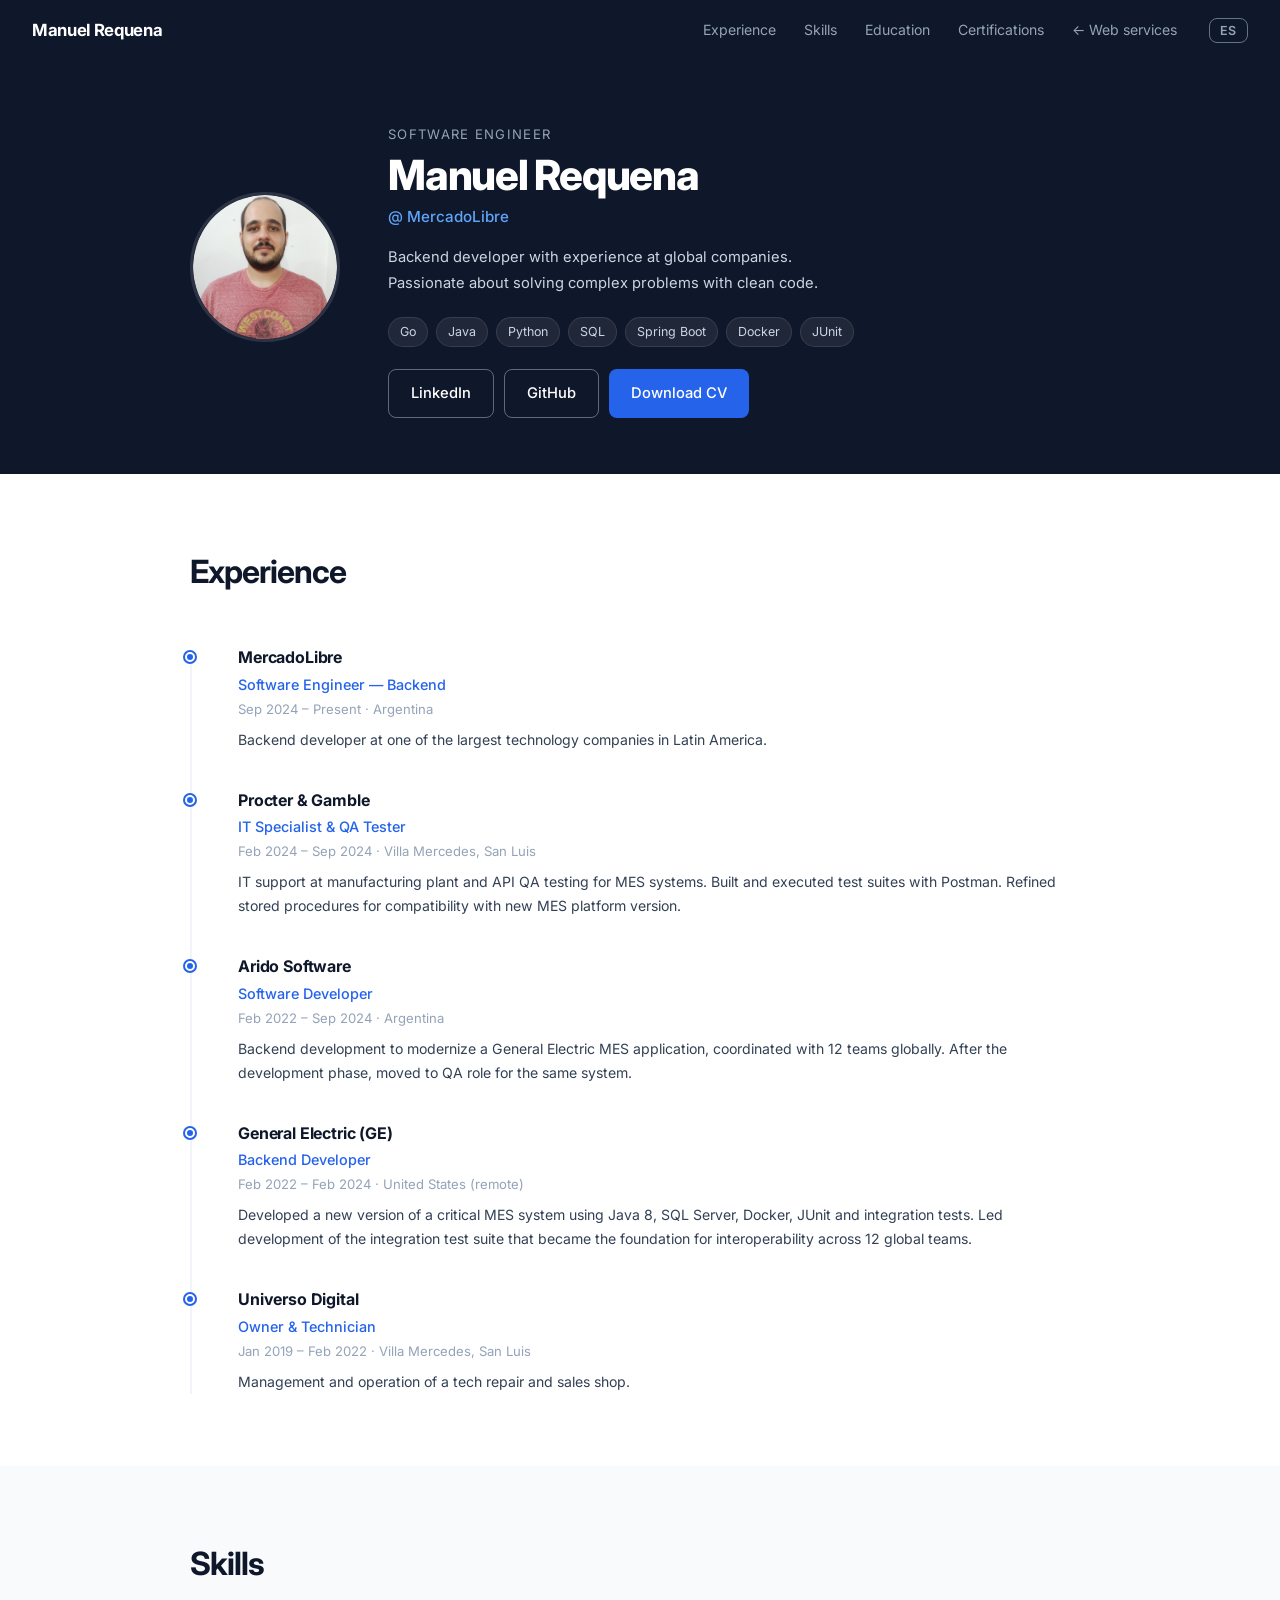
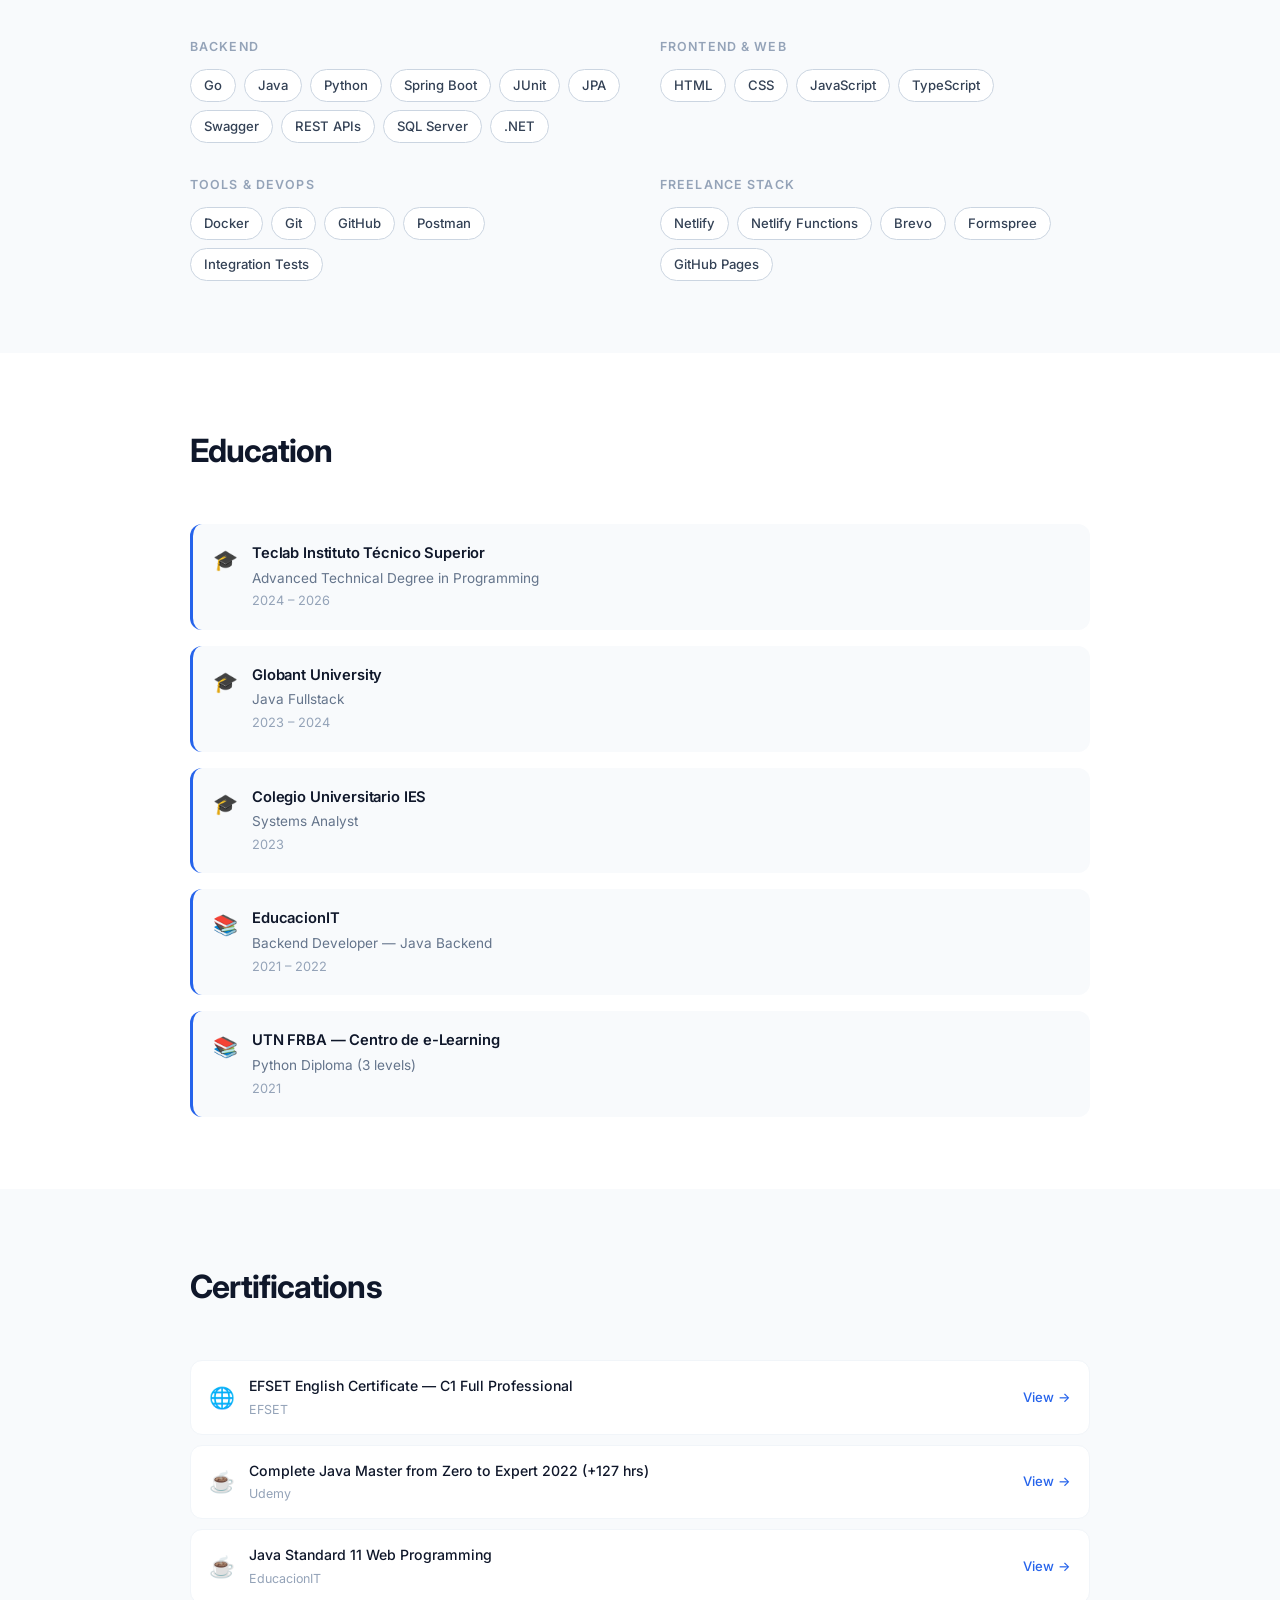
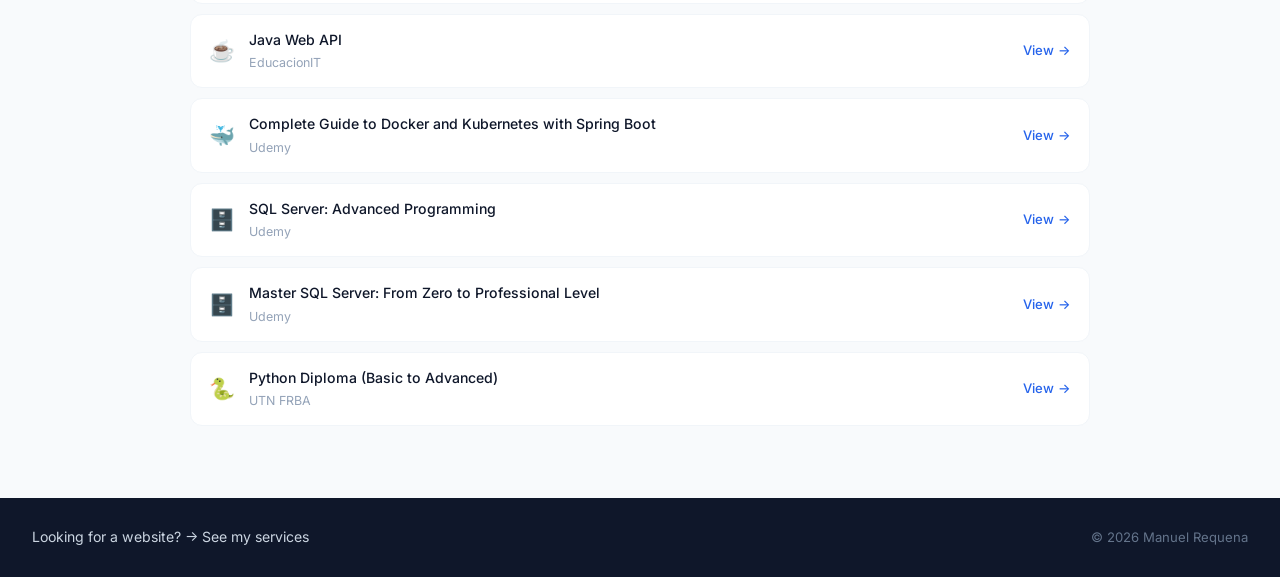
==== commit e31e5364: "Year update" ====
--- a/cv.html
+++ b/cv.html
@@ -423,7 +423,7 @@
         cert_sql_master:    "Master SQL Server: From Zero to Professional Level",
         cert_python:        "Python Diploma (Basic to Advanced)",
         footer_services:    "Looking for a website? → See my services",
-        footer_copy:        "© 2025 Manuel Requena",
+        footer_copy:        "© 2026 Manuel Requena",
       }
     };
   </script>
